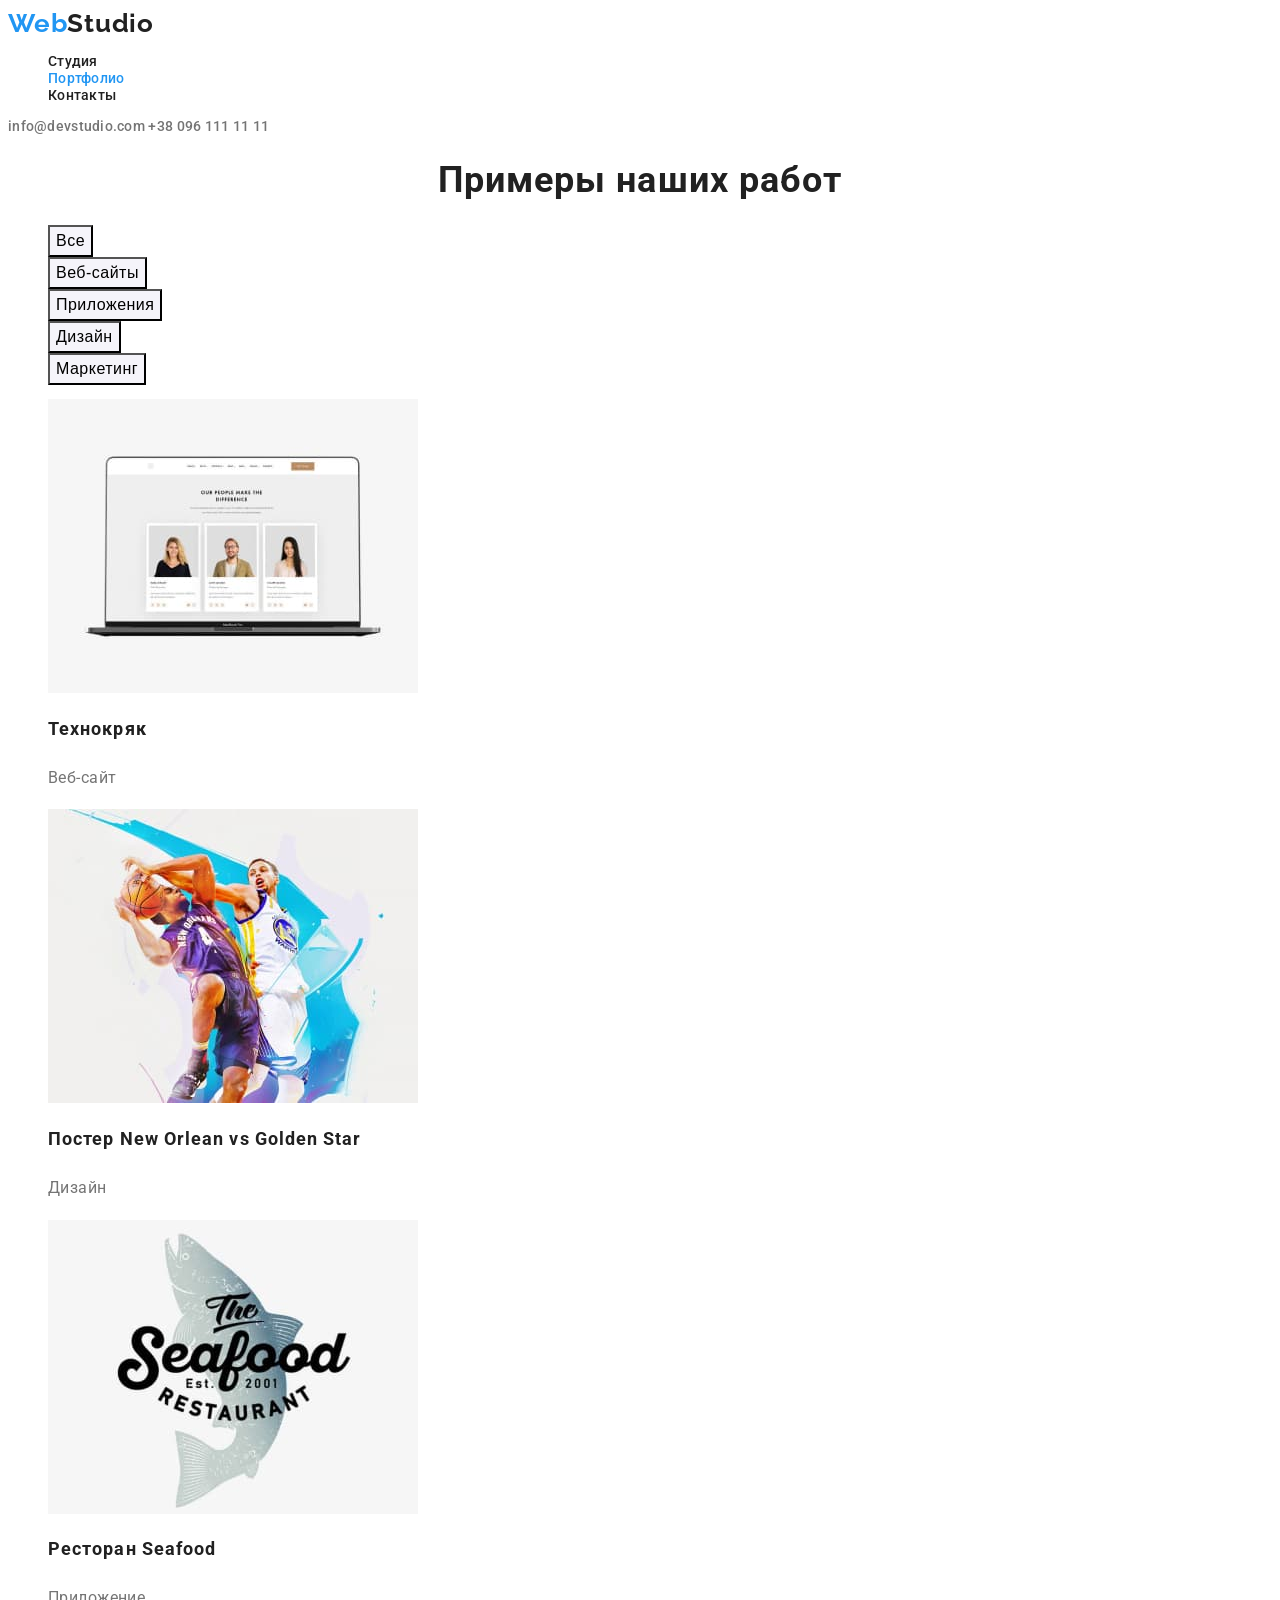
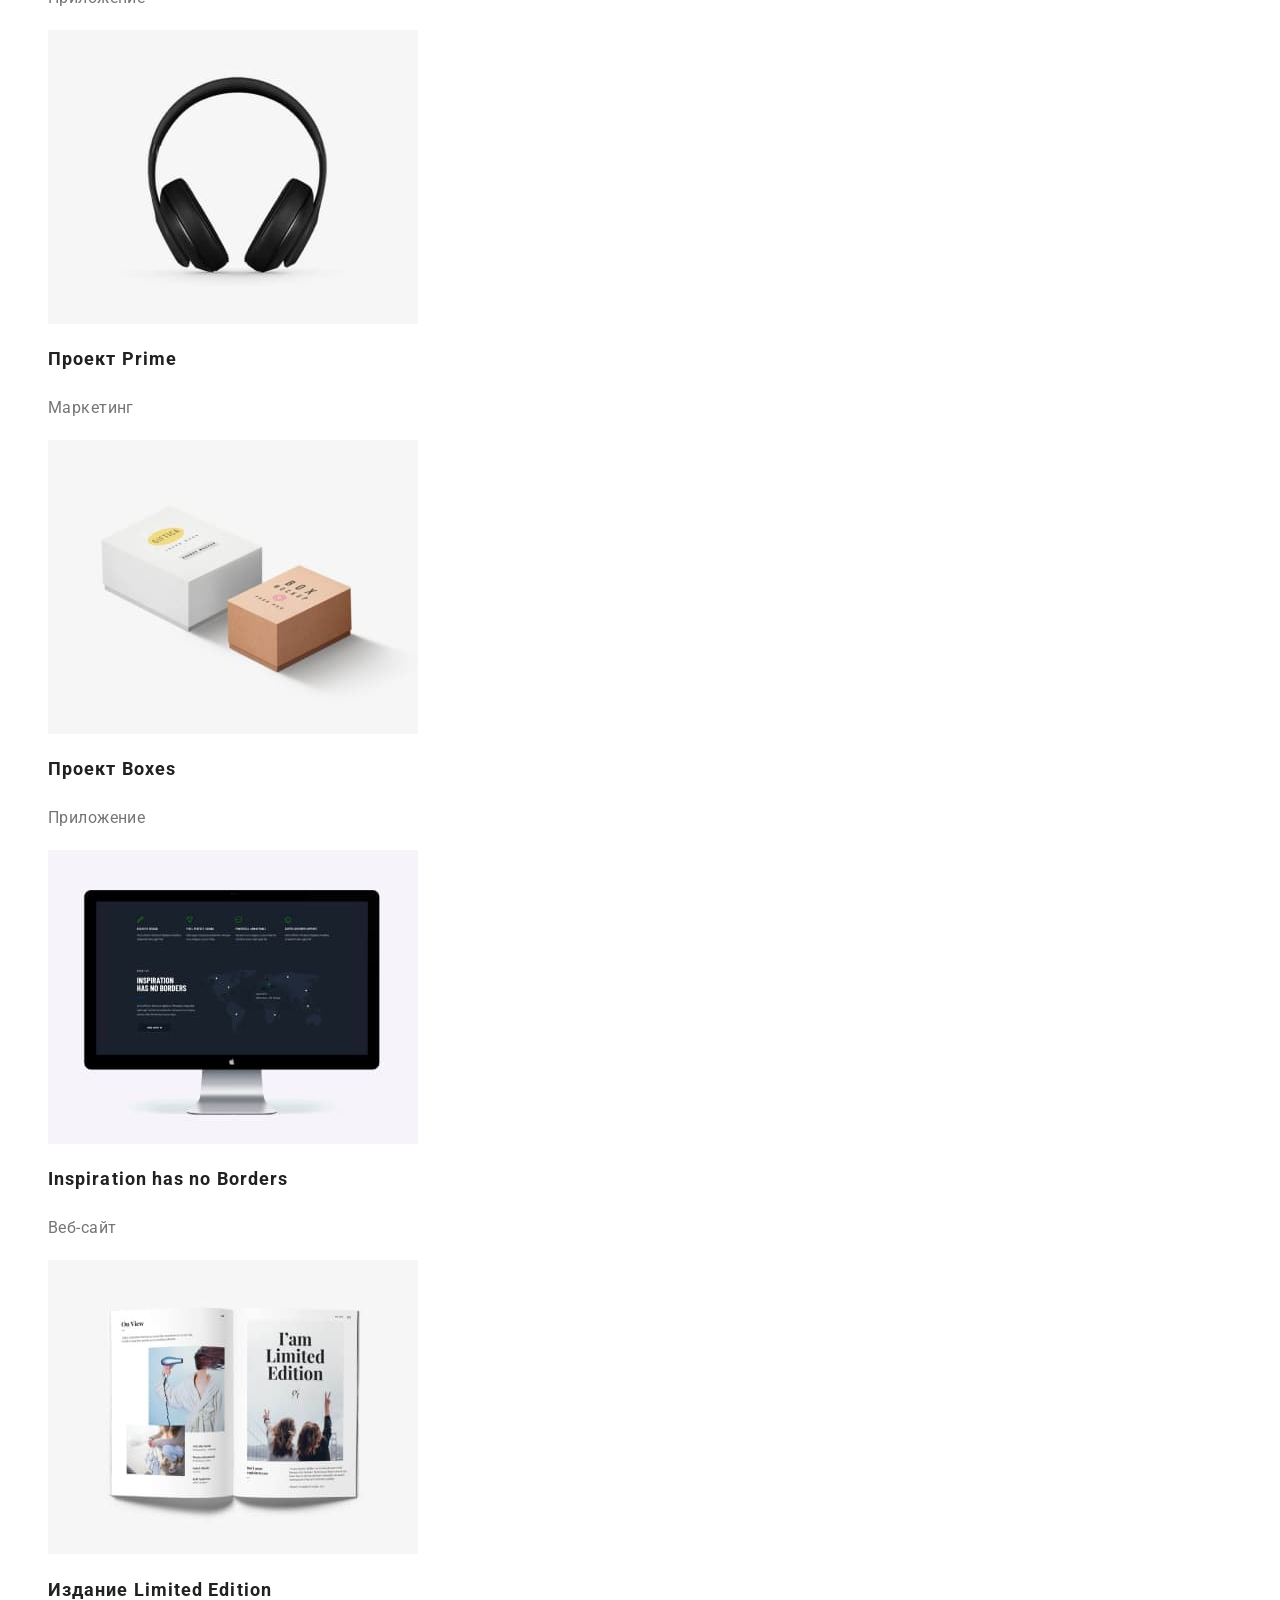
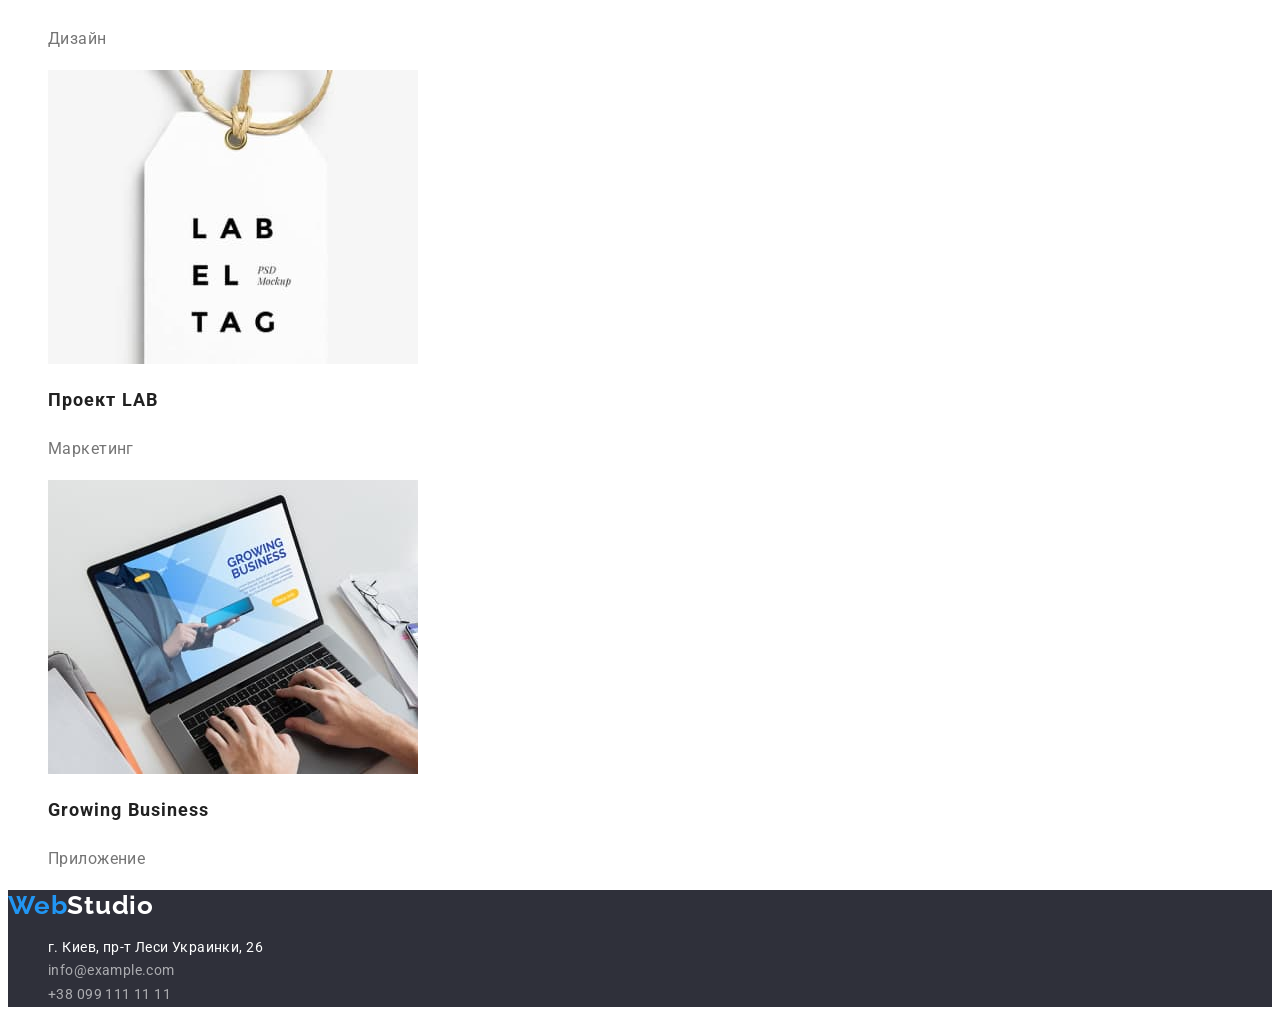
==== portfolio.html @ a3a0f745 "Копирует урок 2" ====
<!DOCTYPE html>
<html lang="ru">

<head>
    <meta charset="UTF-8">
    <meta http-equiv="X-UA-Compatible" content="IE=edge">
    <meta name="viewport" content="width=device-width, initial-scale=1.0">
    <title>Portfolio</title>
    <link
        href="https://fonts.googleapis.com/css2?family=Raleway:wght@700&family=Roboto:wght@400;500;700;900&display=swap"
        rel="stylesheet">
    <link rel="stylesheet" type="text/css" href="./css/styles.css">
</head>

<body>
    <header>
        <!-- Блок навигации -->
        <nav>
            <a class="logo" href="./index.html">Web<span class="studio">Studio</span></a>
            <ul class="site-nav">
                <li><a class="link" href="./index.html">Студия</a></li>
                <li><a class="link current" href="./portfolio.html">Портфолио</a></li>
                <li><a class="link" href="#">Контакты</a></li>
            </ul>
        </nav>
        <!-- Блок контактов -->
        <div class="contacts">
            <a class="link" href="mailto:info@devstudio.com">info@devstudio.com</a>
            <a class="link" href="tel:+380961111111">+38 096 111 11 11</a>
        </div>
    </header>
    <main>
        <h1 class="portfolio-section-title">Примеры наших работ</h1>
        <ul class="examples-buton">
            <li><button class="btn" type="button">Все</button></li>
            <li><button class="btn" type="button">Веб-сайты</button></li>
            <li><button class="btn" type="button">Приложения</button></li>
            <li><button class="btn" type="button">Дизайн</button></li>
            <li><button class="btn" type="button">Маркетинг</button></li>
        </ul>
        <ul class="examples">
            <li>
                <img src="./images/portf1.jpg" alt="Технокряк" width="370">
                <h2 class="title">Технокряк</h2>
                <p class="text">Веб-сайт</p>
            </li>
            <li>
                <img src="./images/portf2.jpg" alt="Постер New Orlean vs Golden Star" width="370">
                <h2 class="title">Постер New Orlean vs Golden Star</h2>
                <p class="text">Дизайн</p>
            </li>
            <li>
                <img src="./images/portf3.jpg" alt="Ресторан Seafood" width="370">
                <h2 class="title">Ресторан Seafood</h2>
                <p class="text">Приложение</p>
            </li>
            <li>
                <img src="./images/portf4.jpg" alt="Проект Prime" width="370">
                <h2 class="title">Проект Prime</h2>
                <p class="text">Маркетинг</p>
            </li>
            <li>
                <img src="./images/portf5.jpg" alt="Проект Boxes" width="370">
                <h2 class="title">Проект Boxes</h2>
                <p class="text">Приложение</p>
            </li>
            <li>
                <img src="./images/portf6.jpg" alt="Inspiration has no Borders" width="370">
                <h2 class="title">Inspiration has no Borders</h2>
                <p class="text">Веб-сайт</p>
            </li>
            <li>
                <img src="./images/portf7.jpg" alt="Издание Limited Edition" width="370">
                <h2 class="title">Издание Limited Edition</h2>
                <p class="text">Дизайн</p>
            </li>
            <li>
                <img src="./images/portf8.jpg" alt="Проект LAB" width="370">
                <h2 class="title">Проект LAB</h2>
                <p class="text">Маркетинг</p>
            </li>
            <li>
                <img src="./images/portf9.jpg" alt="Growing Business" width="370">
                <h2 class="title">Growing Business</h2>
                <p class="text">Приложение</p>
            </li>
        </ul>
    </main>
    <footer class="footer">
        <a class="logo" href="./index.html">Web<span class="studio-footer">Studio</span></a>
        <address>
            <ul class="address">
                <li class="sity">г. Киев, пр-т Леси Украинки, 26</li>
                <li><a class="link" href="mailto:info@example.com">info@example.com</a></li>
                <li><a class="link" href="tel:+380991111111">+38 099 111 11 11</a></li>
            </ul>
        </address>
    </footer>
</body>

</html>
---- css/styles.css ----
:root {
    --primary-text-color: #757575;
    --title-text-color: #212121;
    --acent-color: #2196F3;
    --primary-white-color: #ffffff;
    --primay-grey-color: #2F303A;
    --address-link-color: rgba(255, 255, 255, 0.6);
    --examples-button-color: #F5F4FA;
}

/* Веб-сайт */

/* Основные стили страницы */
body {
    background-color: var(--primary-white-color);
    color: var(--primary-text-color);
    font-family: 'Roboto', sans-serif;
    font-size: 14px;
    letter-spacing: 0.03em;
}

ul {
    list-style: none;
}
a {
    text-decoration: none;
}

/* Цвет фона #ffffff */
/* Цвет фона героя и футера #2F303A */
/* Цвет фона "Наша команда" #F5F4FA */
/* Цвет основного текста #757575 */
/* Цвет вторичного текста #212121 */
/* Белый #ffffff */
/* Акцент #2196F3 */
/* в футере #FFFFFF 60 % */

/* logo */
.logo {
    color: var(--acent-color);
    font-family: 'Raleway', sans-serif;
    font-weight: 700;
    font-size: 26px;
    line-height: 1.19;
    letter-spacing: 0.03em;
}

.logo .studio {
    color: var(--title-text-color);
}

.logo .studio-footer {
    color: var(--primary-white-color);
}

/* site-nav */
.site-nav .link {
    color: var(--title-text-color);
    font-weight: 500;
    font-size: 14px;
    line-height: 1.14;
    letter-spacing: 0.02em;
}

.site-nav .link:hover,
.site-nav .link:focus {
    color: var(--acent-color);
}

.site-nav .link.current {
    color: var(--acent-color);
}

/* contacts */
.contacts .link {
    color: var(--primary-text-color);
    font-weight: 500;
    font-size: 14px;
    line-height: 1.14;
    letter-spacing: 0.02em;
}

.contacts .link:hover,
.contacts .link:focus {
    color: var(--acent-color);
}

/* hero */
.hero {
    background-color: var(--primay-grey-color);
}

.hero .title {
    color: var(--primary-white-color);
    font-weight: 900;
    font-size: 44px;
    line-height: 1.36;
    letter-spacing: 0.06em;
    text-align: center;
    text-transform: uppercase;

}

.hero .btn {
    background-color: var(--acent-color);
    color: var(--primary-white-color);
    font-weight: 700;
    font-size: 16px;
    line-height: 1.87;
    letter-spacing: 0.06em;
    text-align: center;
    cursor: pointer;
}

/* section */

.section-title {
    color: var(--title-text-color);
    font-weight: 700;
    font-size: 36px;
    line-height: 1.17;
    text-align: center;
    letter-spacing: 0.03em;
}

/* features */
.features .title {
    color: var(--title-text-color);
    font-weight: 700;
    font-size: 14px;
    line-height: 1.14;
    letter-spacing: 0.03em;
    text-transform: uppercase;
}

.features .text {
    line-height: 1.71;
}

/* team */
.team .title {
    color: var(--title-text-color);
    font-weight: 500;
    font-size: 16px;
    line-height: 1.19;
    text-align: center;
}

.team .text {
font-size: 16px;
line-height: 1.19;
text-align: center;
}

/* footer */
.footer {
    background-color: var(--primay-grey-color);
    line-height: 1.71;
    letter-spacing: 0.03em;
}

.address .link {
    color: var(--address-link-color);
    font-style: normal;
}

.address .sity {
    color: var(--primary-white-color);
    font-style: normal;
}

/* Портфолио */
.portfolio-section-title {
    color: var(--title-text-color);
    font-weight: 700;
    font-size: 36px;
    line-height: 1.17;
    text-align: center;
    letter-spacing: 0.03em;
}

.examples-buton .btn {
    background-color: var(--examples-button-color);
    cursor: pointer;
    font-weight: 500;
    font-size: 16px;
    line-height: 1.63;
    text-align: center;
    letter-spacing: 0.03em;
}

.examples-buton .btn:hover, 
.examples-buton .btn:focus {
    background-color: var(--acent-color);
    color: var(--primary-white-color);
    cursor: pointer;
}

.examples .title {
    color: var(--title-text-color);
    font-weight: 700;
    font-size: 18px;
    line-height: 2;
    letter-spacing: 0.06em;
}

.examples .text {
    font-size: 16px;
    line-height: 1.88;
}
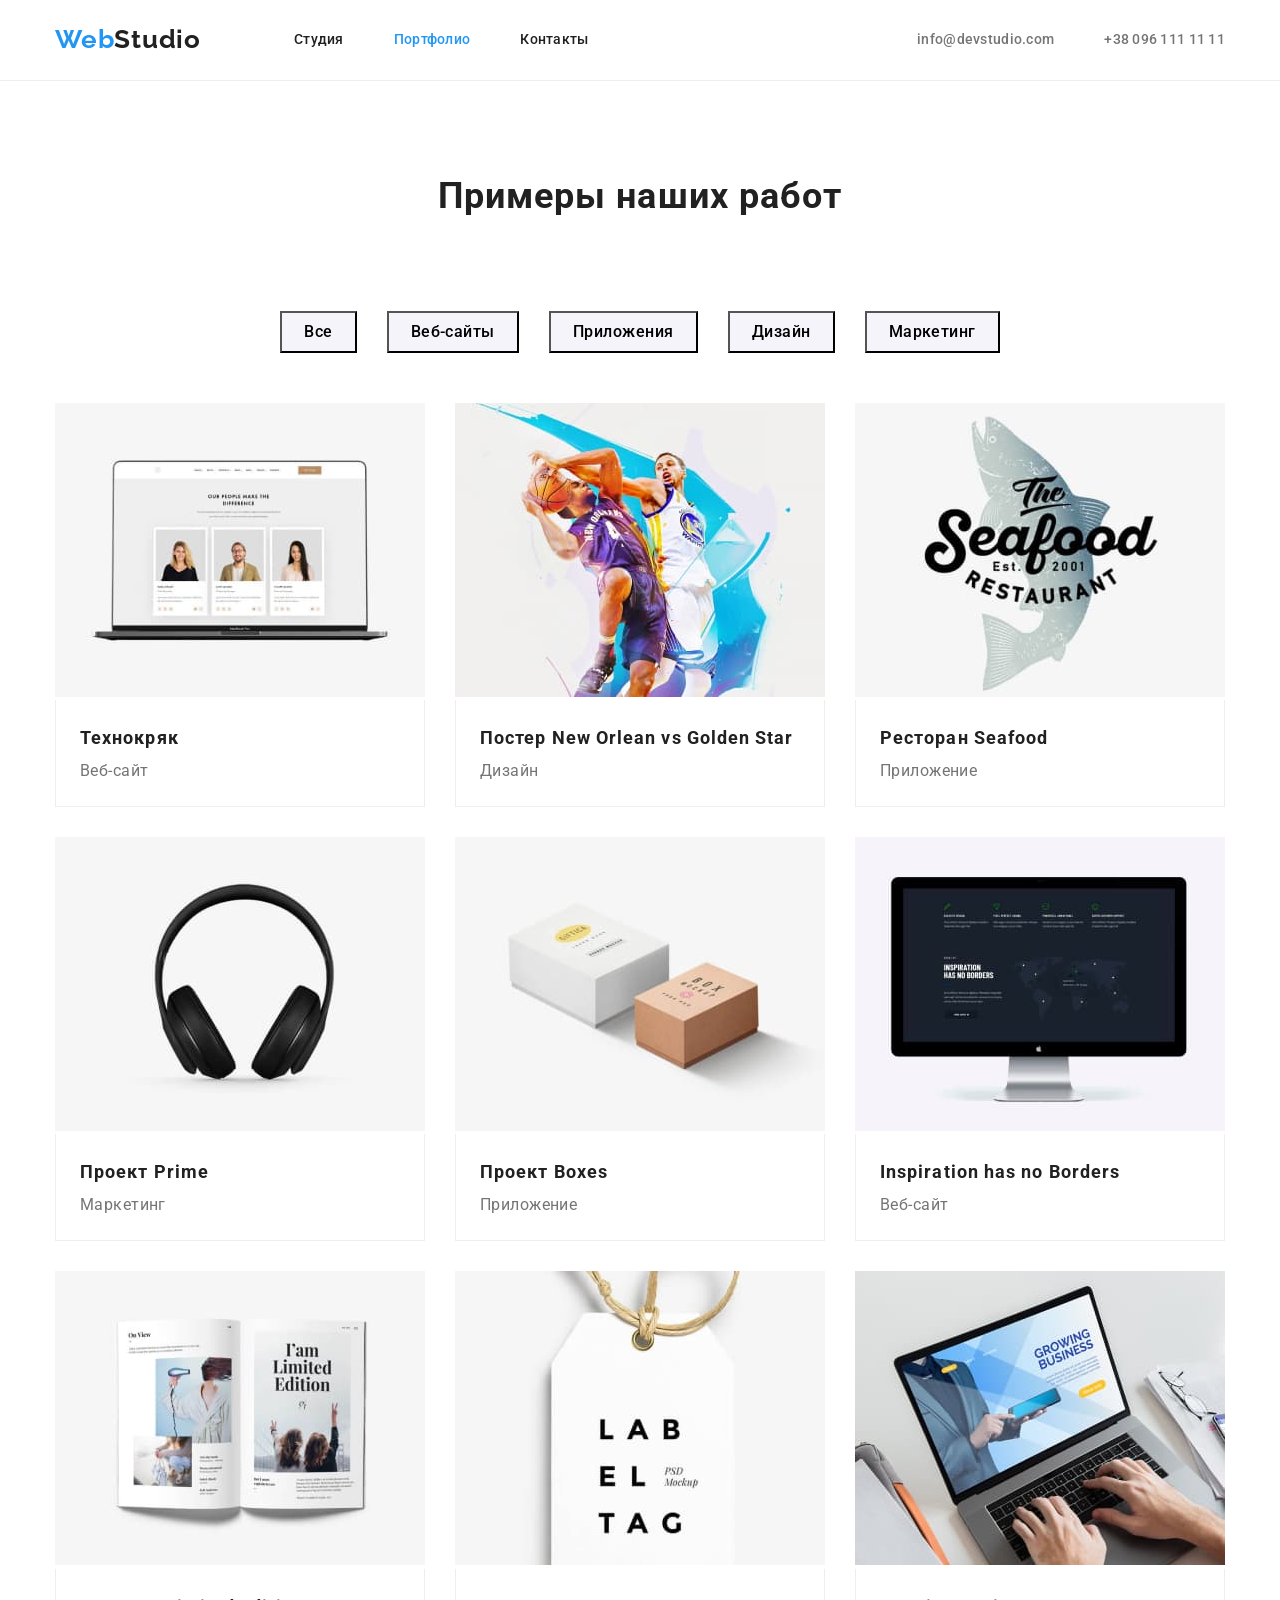
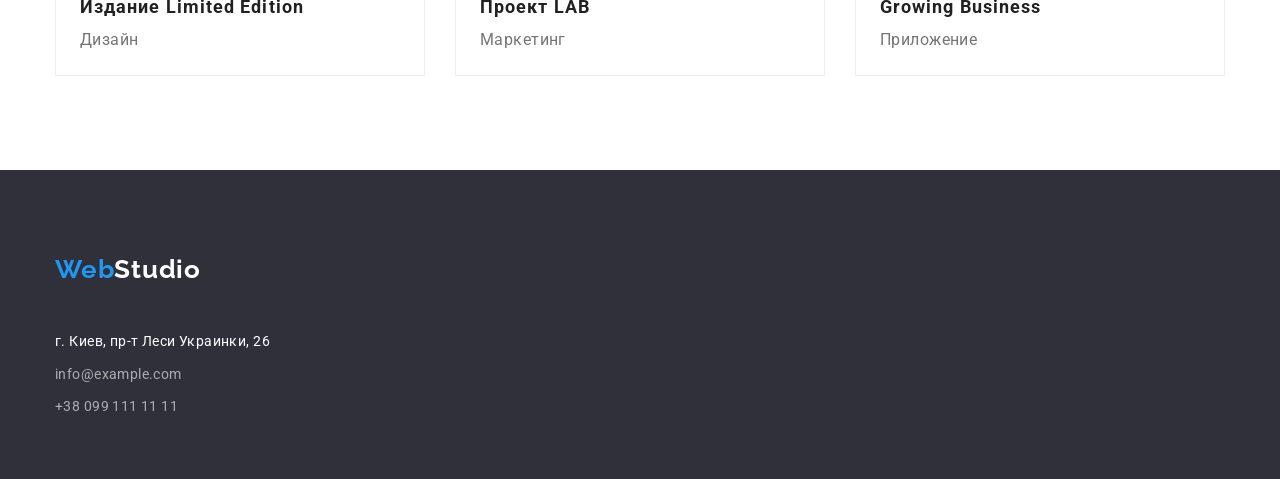
==== commit 37815af0: "Lesson 3" ====
--- a/portfolio.html
+++ b/portfolio.html
@@ -9,92 +9,121 @@
     <link
         href="https://fonts.googleapis.com/css2?family=Raleway:wght@700&family=Roboto:wght@400;500;700;900&display=swap"
         rel="stylesheet">
+    <link rel="stylesheet" href="https://cdnjs.cloudflare.com/ajax/libs/modern-normalize/1.1.0/modern-normalize.min.css"
+        integrity="sha512-wpPYUAdjBVSE4KJnH1VR1HeZfpl1ub8YT/NKx4PuQ5NmX2tKuGu6U/JRp5y+Y8XG2tV+wKQpNHVUX03MfMFn9Q=="
+        crossorigin="anonymous" referrerpolicy="no-referrer" />
     <link rel="stylesheet" type="text/css" href="./css/styles.css">
 </head>
 
 <body>
-    <header>
-        <!-- Блок навигации -->
-        <nav>
-            <a class="logo" href="./index.html">Web<span class="studio">Studio</span></a>
-            <ul class="site-nav">
-                <li><a class="link" href="./index.html">Студия</a></li>
-                <li><a class="link current" href="./portfolio.html">Портфолио</a></li>
-                <li><a class="link" href="#">Контакты</a></li>
-            </ul>
-        </nav>
-        <!-- Блок контактов -->
-        <div class="contacts">
-            <a class="link" href="mailto:info@devstudio.com">info@devstudio.com</a>
-            <a class="link" href="tel:+380961111111">+38 096 111 11 11</a>
+    <header class="page-header">
+        <div class="container">
+            <!-- Блок навигации -->
+            <div class="header-flex">
+                <nav class="nav">
+                    <a class="logo" href="./index.html">Web<span class="studio">Studio</span></a>
+                    <ul class="site-nav">
+                        <li class="item"><a class="link" href="./index.html">Студия</a></li>
+                        <li class="item"><a class="link current" href="./portfolio.html">Портфолио</a></li>
+                        <li class="item"><a class="link" href="#">Контакты</a></li>
+                    </ul>
+                </nav>
+                <!-- Блок контактов -->
+                <div class="contacts">
+                    <a class="link" href="mailto:info@devstudio.com">info@devstudio.com</a>
+                    <a class="link" href="tel:+380961111111">+38 096 111 11 11</a>
+                </div>
+            </div>
         </div>
     </header>
     <main>
-        <h1 class="portfolio-section-title">Примеры наших работ</h1>
-        <ul class="examples-buton">
-            <li><button class="btn" type="button">Все</button></li>
-            <li><button class="btn" type="button">Веб-сайты</button></li>
-            <li><button class="btn" type="button">Приложения</button></li>
-            <li><button class="btn" type="button">Дизайн</button></li>
-            <li><button class="btn" type="button">Маркетинг</button></li>
-        </ul>
-        <ul class="examples">
-            <li>
-                <img src="./images/portf1.jpg" alt="Технокряк" width="370">
-                <h2 class="title">Технокряк</h2>
-                <p class="text">Веб-сайт</p>
-            </li>
-            <li>
-                <img src="./images/portf2.jpg" alt="Постер New Orlean vs Golden Star" width="370">
-                <h2 class="title">Постер New Orlean vs Golden Star</h2>
-                <p class="text">Дизайн</p>
-            </li>
-            <li>
-                <img src="./images/portf3.jpg" alt="Ресторан Seafood" width="370">
-                <h2 class="title">Ресторан Seafood</h2>
-                <p class="text">Приложение</p>
-            </li>
-            <li>
-                <img src="./images/portf4.jpg" alt="Проект Prime" width="370">
-                <h2 class="title">Проект Prime</h2>
-                <p class="text">Маркетинг</p>
-            </li>
-            <li>
-                <img src="./images/portf5.jpg" alt="Проект Boxes" width="370">
-                <h2 class="title">Проект Boxes</h2>
-                <p class="text">Приложение</p>
-            </li>
-            <li>
-                <img src="./images/portf6.jpg" alt="Inspiration has no Borders" width="370">
-                <h2 class="title">Inspiration has no Borders</h2>
-                <p class="text">Веб-сайт</p>
-            </li>
-            <li>
-                <img src="./images/portf7.jpg" alt="Издание Limited Edition" width="370">
-                <h2 class="title">Издание Limited Edition</h2>
-                <p class="text">Дизайн</p>
-            </li>
-            <li>
-                <img src="./images/portf8.jpg" alt="Проект LAB" width="370">
-                <h2 class="title">Проект LAB</h2>
-                <p class="text">Маркетинг</p>
-            </li>
-            <li>
-                <img src="./images/portf9.jpg" alt="Growing Business" width="370">
-                <h2 class="title">Growing Business</h2>
-                <p class="text">Приложение</p>
-            </li>
-        </ul>
+        <div class="container cont-portfolio">
+            <h1 class="portfolio-section-title">Примеры наших работ</h1>
+            <ul class="examples-buton">
+                <li class="item"><button class="btn" type="button">Все</button></li>
+                <li class="item"><button class="btn" type="button">Веб-сайты</button></li>
+                <li class="item"><button class="btn" type="button">Приложения</button></li>
+                <li class="item"><button class="btn" type="button">Дизайн</button></li>
+                <li class="item"><button class="btn" type="button">Маркетинг</button></li>
+            </ul>
+            <ul class="examples">
+                <li class="item">
+                    <img src="./images/portf1.jpg" alt="Технокряк" width="370">
+                    <div class="description">
+                        <h2 class="title">Технокряк</h2>
+                        <p class="text">Веб-сайт</p>
+                    </div>
+                </li>
+                <li class="item">
+                    <img src="./images/portf2.jpg" alt="Постер New Orlean vs Golden Star" width="370">
+                    <div class="description">
+                        <h2 class="title">Постер New Orlean vs Golden Star</h2>
+                        <p class="text">Дизайн</p>
+                    </div>
+                </li>
+                <li class="item">
+                    <img src="./images/portf3.jpg" alt="Ресторан Seafood" width="370">
+                    <div class="description">
+                        <h2 class="title">Ресторан Seafood</h2>
+                        <p class="text">Приложение</p>
+                    </div>
+                </li>
+                <li class="item">
+                    <img src="./images/portf4.jpg" alt="Проект Prime" width="370">
+                    <div class="description">
+                        <h2 class="title">Проект Prime</h2>
+                        <p class="text">Маркетинг</p>
+                    </div>
+                </li>
+                <li class="item">
+                    <img src="./images/portf5.jpg" alt="Проект Boxes" width="370">
+                    <div class="description">
+                        <h2 class="title">Проект Boxes</h2>
+                        <p class="text">Приложение</p>
+                    </div>
+                </li>
+                <li class="item">
+                    <img src="./images/portf6.jpg" alt="Inspiration has no Borders" width="370">
+                    <div class="description">
+                        <h2 class="title">Inspiration has no Borders</h2>
+                        <p class="text">Веб-сайт</p>
+                    </div>
+                </li>
+                <li class="item">
+                    <img src="./images/portf7.jpg" alt="Издание Limited Edition" width="370">
+                    <div class="description">
+                        <h2 class="title">Издание Limited Edition</h2>
+                        <p class="text">Дизайн</p>
+                    </div>
+                </li>
+                <li class="item">
+                    <img src="./images/portf8.jpg" alt="Проект LAB" width="370">
+                    <div class="description">
+                        <h2 class="title">Проект LAB</h2>
+                        <p class="text">Маркетинг</p>
+                    </div>
+                </li>
+                <li class="item">
+                    <img src="./images/portf9.jpg" alt="Growing Business" width="370">
+                    <div class="description">
+                        <h2 class="title">Growing Business</h2>
+                        <p class="text">Приложение</p>
+                    </div>
+                </li>
+            </ul>
+        </div>
     </main>
     <footer class="footer">
-        <a class="logo" href="./index.html">Web<span class="studio-footer">Studio</span></a>
-        <address>
-            <ul class="address">
-                <li class="sity">г. Киев, пр-т Леси Украинки, 26</li>
-                <li><a class="link" href="mailto:info@example.com">info@example.com</a></li>
-                <li><a class="link" href="tel:+380991111111">+38 099 111 11 11</a></li>
-            </ul>
-        </address>
+        <div class="container">
+            <a class="logo" href="./index.html">Web<span class="studio-footer">Studio</span></a>
+            <address>
+                <ul class="address">
+                    <li class="sity">г. Киев, пр-т Леси Украинки, 26</li>
+                    <li class="sity-linc"><a class="link" href="mailto:info@example.com">info@example.com</a></li>
+                    <li class="sity-linc"><a class="link" href="tel:+380991111111">+38 099 111 11 11</a></li>
+                </ul>
+            </address>
+        </div>
     </footer>
 </body>
 
--- a/css/styles.css
+++ b/css/styles.css
@@ -6,7 +6,10 @@
     --primay-grey-color: #2F303A;
     --address-link-color: rgba(255, 255, 255, 0.6);
     --examples-button-color: #F5F4FA;
-}
+    --border-color: #eeeeee;
+}
+
+
 
 /* Веб-сайт */
 
@@ -22,6 +25,7 @@
 ul {
     list-style: none;
 }
+
 a {
     text-decoration: none;
 }
@@ -35,8 +39,35 @@
 /* Акцент #2196F3 */
 /* в футере #FFFFFF 60 % */
 
+
+/* container */
+.container {
+    width: 1200px;
+    margin-left: auto;
+    margin-right: auto;
+    padding-left: 15px;
+    padding-right: 15px;
+}
+
+.page-header {
+    border-bottom: 1px solid var(--border-color);
+}
+
+.header-flex {
+    display: flex;
+}
+
+.nav {
+    display: flex;
+}
+
 /* logo */
 .logo {
+    display: block;
+    align-items: center;
+    padding-top: 24px;
+    padding-bottom: 25px;
+    margin-right: 93px;
     color: var(--acent-color);
     font-family: 'Raleway', sans-serif;
     font-weight: 700;
@@ -54,7 +85,25 @@
 }
 
 /* site-nav */
+.site-nav {
+    display: flex;
+    align-items: center;
+    margin-top: 0;
+    margin-bottom: 0;
+    padding-left: 0;
+
+}
+
+.site-nav .item {
+    margin-right: 50px;
+}
+
+.site-nav .item:last-child {
+    margin-right: 0;
+}
+
 .site-nav .link {
+    display: block;
     color: var(--title-text-color);
     font-weight: 500;
     font-size: 14px;
@@ -72,7 +121,16 @@
 }
 
 /* contacts */
+.contacts {
+    display: flex;
+    align-items: center;
+    margin-left: auto;
+
+}
+
 .contacts .link {
+    display: block;
+    margin-right: 50px;
     color: var(--primary-text-color);
     font-weight: 500;
     font-size: 14px;
@@ -80,6 +138,10 @@
     letter-spacing: 0.02em;
 }
 
+.contacts .link:last-child {
+    margin-right: 0;
+}
+
 .contacts .link:hover,
 .contacts .link:focus {
     color: var(--acent-color);
@@ -87,7 +149,9 @@
 
 /* hero */
 .hero {
+    padding: 200px 0;
     background-color: var(--primay-grey-color);
+    text-align: center;
 }
 
 .hero .title {
@@ -96,8 +160,9 @@
     font-size: 44px;
     line-height: 1.36;
     letter-spacing: 0.06em;
-    text-align: center;
     text-transform: uppercase;
+    margin-top: 0;
+    margin-bottom: 30px;
 
 }
 
@@ -110,9 +175,18 @@
     letter-spacing: 0.06em;
     text-align: center;
     cursor: pointer;
+    min-width: 200px;
+    padding: 10px 32px;
+    border: 0;
+    border-radius: 4px;
 }
 
 /* section */
+
+.section {
+    padding-top: 94px;
+    padding-bottom: 94px;
+}
 
 .section-title {
     color: var(--title-text-color);
@@ -121,35 +195,81 @@
     line-height: 1.17;
     text-align: center;
     letter-spacing: 0.03em;
+    margin-top: 0;
+    margin-bottom: 0;
+}
+
+.section-title.hidden-title {
+    margin-bottom: 94px;
 }
 
 /* features */
-.features .title {
+
+.features-list {
+    display: flex;
+    justify-content: space-between;
+    margin-top: 0;
+    margin-bottom: 94px;
+    padding-left: 0;
+}
+
+.features-list .title {
     color: var(--title-text-color);
     font-weight: 700;
     font-size: 14px;
     line-height: 1.14;
     letter-spacing: 0.03em;
     text-transform: uppercase;
-}
-
-.features .text {
+    margin-top: 0;
+    margin-bottom: 10px;
+}
+
+.features-list .text {
+    max-width: 270px;
     line-height: 1.71;
+    margin-top: 0;
+    margin-bottom: 0;
+}
+
+
+.work {
+    display: flex;
+    justify-content: space-between;
+    margin-top: 0;
+    margin-bottom: 0;
+    padding-left: 0;
 }
 
 /* team */
+.team {
+    display: flex;
+    flex-wrap: wrap;
+    margin-left: -30px;
+    margin-top: 0;
+    margin-bottom: 0;
+    padding-left: 0;
+}
+
+.team .item {
+    margin-left: 30px;
+}
+
 .team .title {
     color: var(--title-text-color);
     font-weight: 500;
     font-size: 16px;
     line-height: 1.19;
     text-align: center;
+    margin-top: 0;
+    margin-bottom: 0;
 }
 
 .team .text {
-font-size: 16px;
-line-height: 1.19;
-text-align: center;
+    font-size: 16px;
+    line-height: 1.19;
+    text-align: center;
+    margin-top: 0;
+    margin-bottom: 0;
 }
 
 /* footer */
@@ -157,26 +277,71 @@
     background-color: var(--primay-grey-color);
     line-height: 1.71;
     letter-spacing: 0.03em;
+    padding-top: 60px;
+    padding-bottom: 60px;
+}
+
+.footer .logo {
+    margin-bottom: 20px;
+    display: block;
+}
+
+.address {
+    margin-top: 0;
+    margin-bottom: 0;
+    padding-left: 0;
 }
 
 .address .link {
     color: var(--address-link-color);
     font-style: normal;
+    line-height: 1.71;
 }
 
 .address .sity {
     color: var(--primary-white-color);
     font-style: normal;
+    margin-bottom: 9px;
+}
+
+.address .sity-linc {
+    margin-bottom: 9px;
+}
+
+.sity-linc:last-child {
+    margin-bottom: 0;
 }
 
 /* Портфолио */
+
+.container.cont-portfolio {
+    padding-top: 94px;
+    padding-bottom: 94px;
+}
+
 .portfolio-section-title {
+    margin-top: 0;
+    margin-bottom: 94px;
     color: var(--title-text-color);
     font-weight: 700;
     font-size: 36px;
     line-height: 1.17;
     text-align: center;
     letter-spacing: 0.03em;
+}
+
+.description {
+    padding: 20px 24px;
+    border: 1px solid var(--border-color);
+    border-top: 0;
+}
+
+.examples-buton {
+    display: flex;
+    justify-content: center;
+    margin-top: 0;
+    margin-bottom: 50px;
+    padding-left: 0;
 }
 
 .examples-buton .btn {
@@ -187,16 +352,42 @@
     line-height: 1.63;
     text-align: center;
     letter-spacing: 0.03em;
-}
-
-.examples-buton .btn:hover, 
+    padding: 6px 22px;
+}
+
+.examples-buton .item:not(:last-child) {
+    margin-right: 30px;
+}
+
+.examples-buton .btn:hover,
 .examples-buton .btn:focus {
     background-color: var(--acent-color);
     color: var(--primary-white-color);
     cursor: pointer;
 }
 
+.examples {
+    display: flex;
+    flex-wrap: wrap;
+    margin-left: -30px;
+    margin-top: 0;
+    margin-bottom: 0;
+    padding-left: 0;
+}
+
+.examples .item {
+    margin-left: 30px;
+
+
+}
+
+.examples .item:not(:nth-last-child(-n+3)) {
+    margin-bottom: 30px;
+}
+
 .examples .title {
+    margin-top: 0;
+    margin-bottom: 0;
     color: var(--title-text-color);
     font-weight: 700;
     font-size: 18px;
@@ -205,6 +396,8 @@
 }
 
 .examples .text {
+    margin-top: 0;
+    margin-bottom: 0;
     font-size: 16px;
     line-height: 1.88;
 }
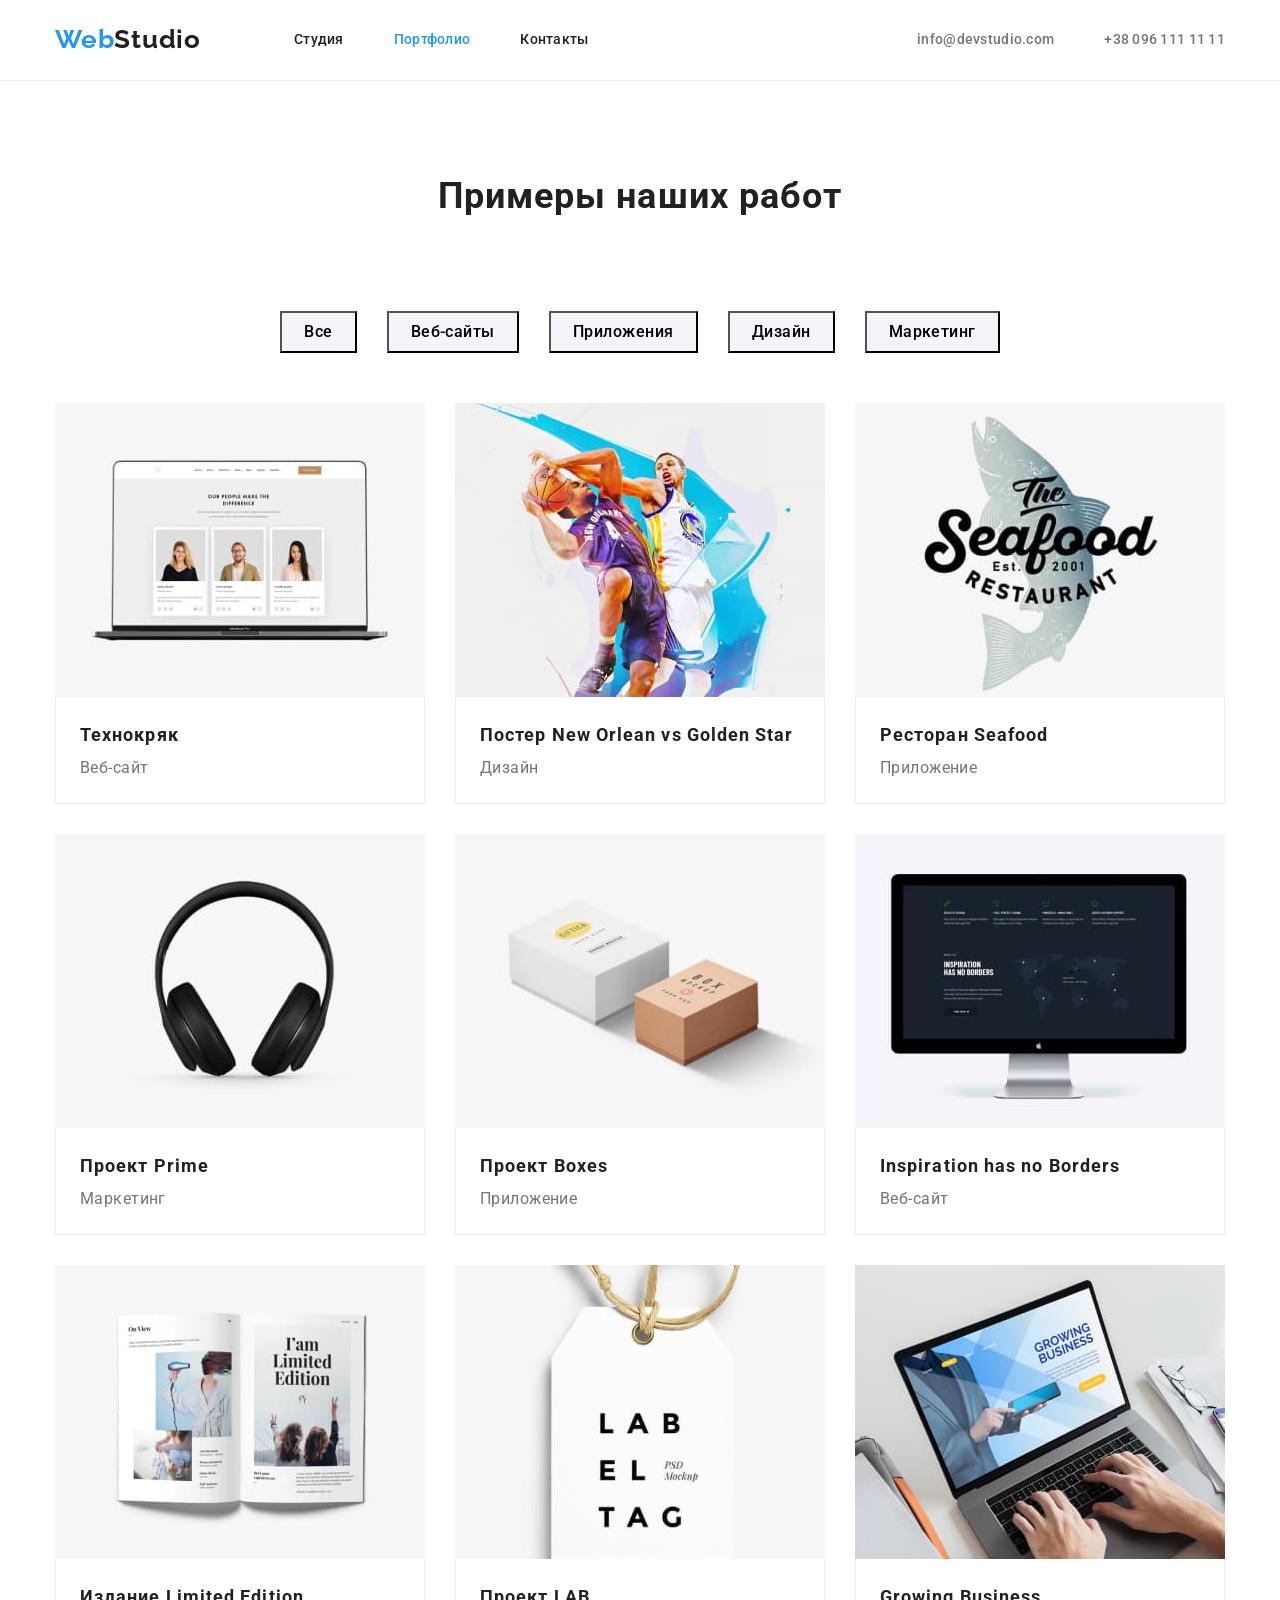
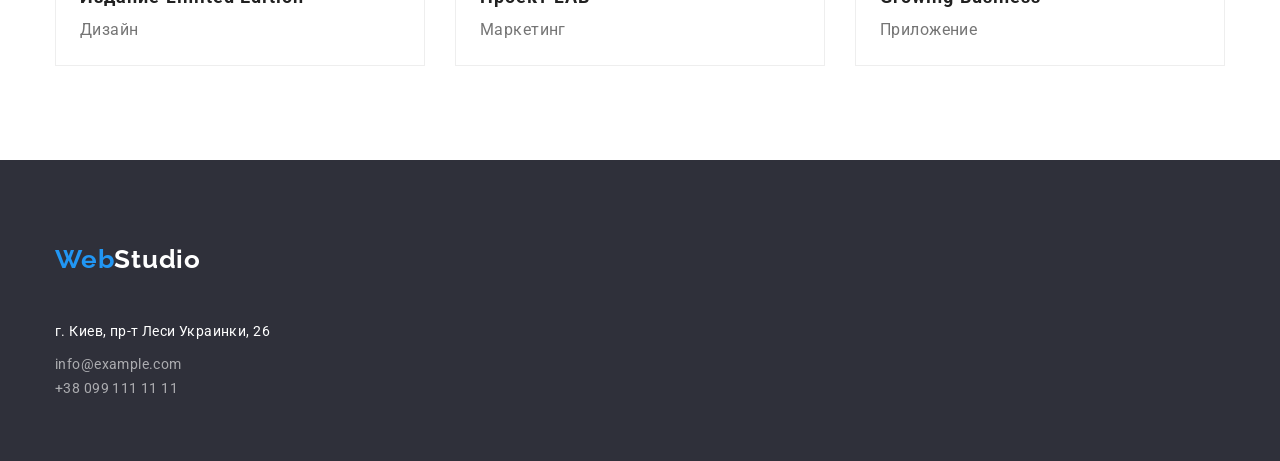
==== commit 3cf1df16: "Добавляет больше комментариев" ====
--- a/portfolio.html
+++ b/portfolio.html
@@ -16,6 +16,7 @@
 </head>
 
 <body>
+    <!-- Шапка -->
     <header class="page-header">
         <div class="container">
             <!-- Блок навигации -->
@@ -36,9 +37,11 @@
             </div>
         </div>
     </header>
+    <!-- Основной контент -->
     <main>
         <div class="container cont-portfolio">
             <h1 class="portfolio-section-title">Примеры наших работ</h1>
+            <!-- Блок кнопок -->
             <ul class="examples-buton">
                 <li class="item"><button class="btn" type="button">Все</button></li>
                 <li class="item"><button class="btn" type="button">Веб-сайты</button></li>
@@ -46,6 +49,7 @@
                 <li class="item"><button class="btn" type="button">Дизайн</button></li>
                 <li class="item"><button class="btn" type="button">Маркетинг</button></li>
             </ul>
+            <!-- Блок примеров работ -->
             <ul class="examples">
                 <li class="item">
                     <img src="./images/portf1.jpg" alt="Технокряк" width="370">
@@ -113,6 +117,7 @@
             </ul>
         </div>
     </main>
+    <!-- Подвал -->
     <footer class="footer">
         <div class="container">
             <a class="logo" href="./index.html">Web<span class="studio-footer">Studio</span></a>
--- a/css/styles.css
+++ b/css/styles.css
@@ -9,27 +9,6 @@
     --border-color: #eeeeee;
 }
 
-
-
-/* Веб-сайт */
-
-/* Основные стили страницы */
-body {
-    background-color: var(--primary-white-color);
-    color: var(--primary-text-color);
-    font-family: 'Roboto', sans-serif;
-    font-size: 14px;
-    letter-spacing: 0.03em;
-}
-
-ul {
-    list-style: none;
-}
-
-a {
-    text-decoration: none;
-}
-
 /* Цвет фона #ffffff */
 /* Цвет фона героя и футера #2F303A */
 /* Цвет фона "Наша команда" #F5F4FA */
@@ -39,8 +18,37 @@
 /* Акцент #2196F3 */
 /* в футере #FFFFFF 60 % */
 
+/* Стили Веб-сайта */
+/* Style Web-site */
+
+/* Основные стили страницы */
+/* Basic Page Styles */
+body {
+    background-color: var(--primary-white-color);
+    color: var(--primary-text-color);
+    font-family: 'Roboto', sans-serif;
+    font-size: 14px;
+    letter-spacing: 0.03em;
+}
+
+/* Сброс свойств */
+/* Reset properties */
+ul {
+    list-style: none;
+}
+
+a {
+    text-decoration: none;
+}
+
+img {
+    display: block;
+}
+
 
 /* container */
+/* Служит для обертывания секций 
+(задается основная ширина, отступы, центрирование */
 .container {
     width: 1200px;
     margin-left: auto;
@@ -49,6 +57,8 @@
     padding-right: 15px;
 }
 
+/* Шапка сайта */
+/* Header */
 .page-header {
     border-bottom: 1px solid var(--border-color);
 }
@@ -61,6 +71,7 @@
     display: flex;
 }
 
+/* Логотип */
 /* logo */
 .logo {
     display: block;
@@ -84,6 +95,7 @@
     color: var(--primary-white-color);
 }
 
+/* Навигация сайта */
 /* site-nav */
 .site-nav {
     display: flex;
@@ -120,6 +132,7 @@
     color: var(--acent-color);
 }
 
+/* Блок контактов */
 /* contacts */
 .contacts {
     display: flex;
@@ -147,6 +160,7 @@
     color: var(--acent-color);
 }
 
+/* Блок герой */
 /* hero */
 .hero {
     padding: 200px 0;
@@ -181,6 +195,7 @@
     border-radius: 4px;
 }
 
+/* Секция */
 /* section */
 
 .section {
@@ -196,15 +211,15 @@
     text-align: center;
     letter-spacing: 0.03em;
     margin-top: 0;
-    margin-bottom: 0;
-}
-
-.section-title.hidden-title {
-    margin-bottom: 94px;
-}
-
-/* features */
-
+    margin-bottom: 50px;
+}
+
+
+/* Секция преимуществ */
+/* features-section */
+
+/* Блок преимуществ */
+/* features block */
 .features-list {
     display: flex;
     justify-content: space-between;
@@ -231,7 +246,8 @@
     margin-bottom: 0;
 }
 
-
+/* Блок работы */
+/* Work block */
 .work {
     display: flex;
     justify-content: space-between;
@@ -240,7 +256,8 @@
     padding-left: 0;
 }
 
-/* team */
+/* Секция команды */
+/* team-section */
 .team {
     display: flex;
     flex-wrap: wrap;
@@ -261,7 +278,7 @@
     line-height: 1.19;
     text-align: center;
     margin-top: 0;
-    margin-bottom: 0;
+    margin-bottom: 10px;
 }
 
 .team .text {
@@ -272,6 +289,12 @@
     margin-bottom: 0;
 }
 
+.team .content-team {
+    padding-top: 30px;
+    padding-bottom: 30px;
+}
+
+/* Подвал */
 /* footer */
 .footer {
     background-color: var(--primay-grey-color);
@@ -304,15 +327,16 @@
     margin-bottom: 9px;
 }
 
-.address .sity-linc {
+.address .sity-link {
     margin-bottom: 9px;
 }
 
-.sity-linc:last-child {
+.sity-link:last-child {
     margin-bottom: 0;
 }
 
 /* Портфолио */
+/* portfolio */
 
 .container.cont-portfolio {
     padding-top: 94px;
@@ -330,12 +354,9 @@
     letter-spacing: 0.03em;
 }
 
-.description {
-    padding: 20px 24px;
-    border: 1px solid var(--border-color);
-    border-top: 0;
-}
-
+
+/* Блок кнопок */
+/* Button block */
 .examples-buton {
     display: flex;
     justify-content: center;
@@ -366,6 +387,8 @@
     cursor: pointer;
 }
 
+/* Блок примеров работ */
+/* examples block */
 .examples {
     display: flex;
     flex-wrap: wrap;
@@ -383,6 +406,14 @@
 
 .examples .item:not(:nth-last-child(-n+3)) {
     margin-bottom: 30px;
+}
+
+/* Блок описания картинок */
+/* Image description block */
+.description {
+    padding: 20px 24px;
+    border: 1px solid var(--border-color);
+    border-top: 0;
 }
 
 .examples .title {
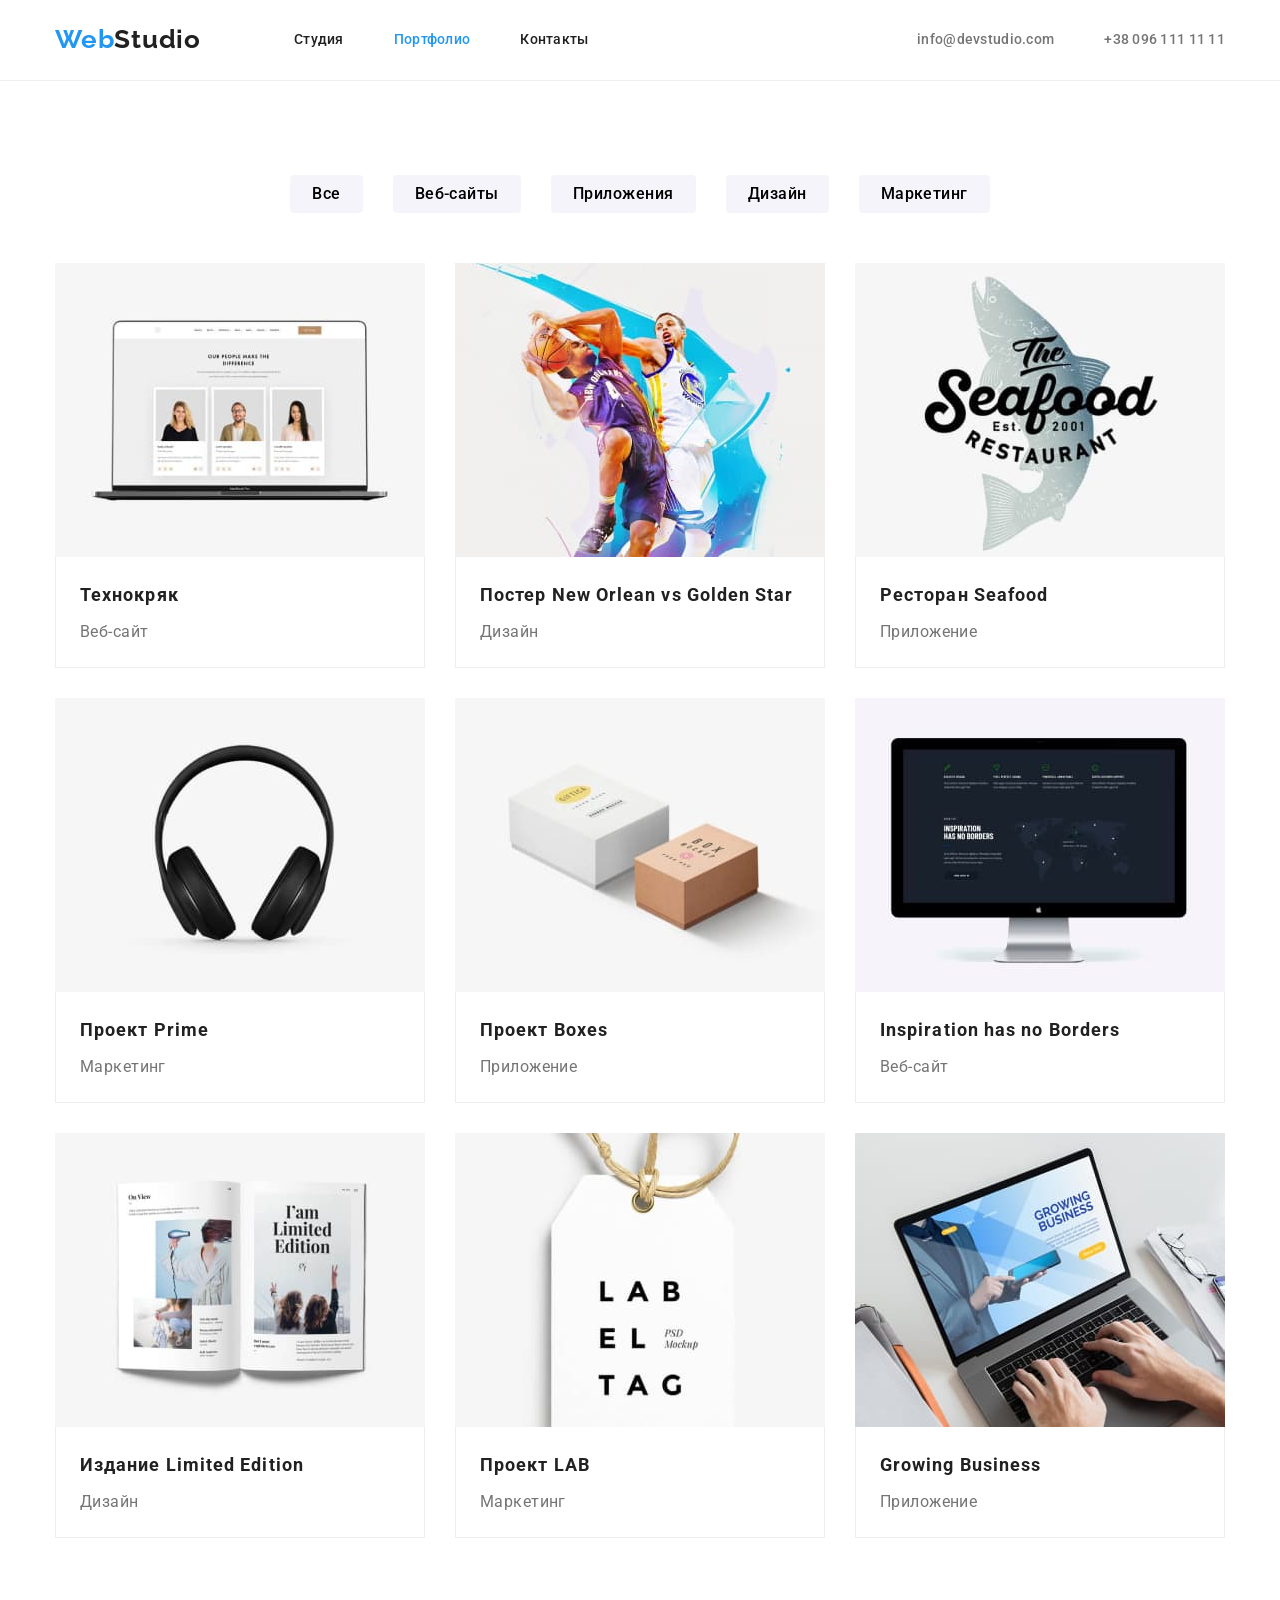
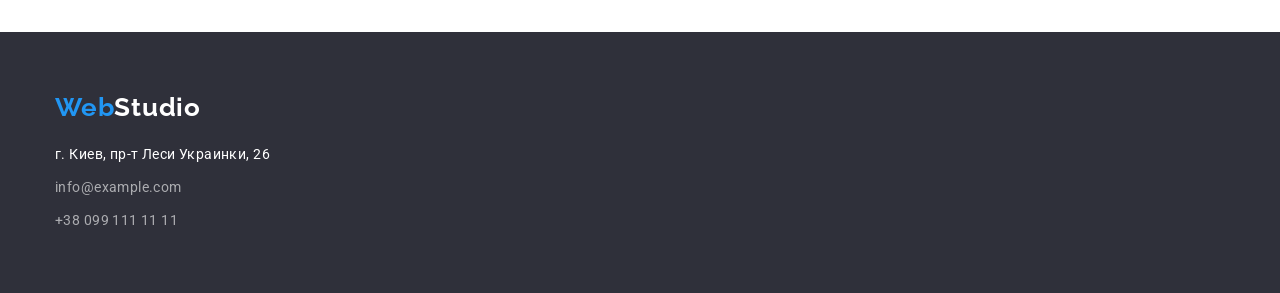
==== commit 6ca6579e: "update lesson3 1) увеличивает падинги ссылок навигации и контактов 2) устанавливает фиксированную ши" ====
--- a/portfolio.html
+++ b/portfolio.html
@@ -39,93 +39,95 @@
     </header>
     <!-- Основной контент -->
     <main>
-        <div class="container cont-portfolio">
-            <h1 class="portfolio-section-title">Примеры наших работ</h1>
-            <!-- Блок кнопок -->
-            <ul class="examples-buton">
-                <li class="item"><button class="btn" type="button">Все</button></li>
-                <li class="item"><button class="btn" type="button">Веб-сайты</button></li>
-                <li class="item"><button class="btn" type="button">Приложения</button></li>
-                <li class="item"><button class="btn" type="button">Дизайн</button></li>
-                <li class="item"><button class="btn" type="button">Маркетинг</button></li>
-            </ul>
-            <!-- Блок примеров работ -->
-            <ul class="examples">
-                <li class="item">
-                    <img src="./images/portf1.jpg" alt="Технокряк" width="370">
-                    <div class="description">
-                        <h2 class="title">Технокряк</h2>
-                        <p class="text">Веб-сайт</p>
-                    </div>
-                </li>
-                <li class="item">
-                    <img src="./images/portf2.jpg" alt="Постер New Orlean vs Golden Star" width="370">
-                    <div class="description">
-                        <h2 class="title">Постер New Orlean vs Golden Star</h2>
-                        <p class="text">Дизайн</p>
-                    </div>
-                </li>
-                <li class="item">
-                    <img src="./images/portf3.jpg" alt="Ресторан Seafood" width="370">
-                    <div class="description">
-                        <h2 class="title">Ресторан Seafood</h2>
-                        <p class="text">Приложение</p>
-                    </div>
-                </li>
-                <li class="item">
-                    <img src="./images/portf4.jpg" alt="Проект Prime" width="370">
-                    <div class="description">
-                        <h2 class="title">Проект Prime</h2>
-                        <p class="text">Маркетинг</p>
-                    </div>
-                </li>
-                <li class="item">
-                    <img src="./images/portf5.jpg" alt="Проект Boxes" width="370">
-                    <div class="description">
-                        <h2 class="title">Проект Boxes</h2>
-                        <p class="text">Приложение</p>
-                    </div>
-                </li>
-                <li class="item">
-                    <img src="./images/portf6.jpg" alt="Inspiration has no Borders" width="370">
-                    <div class="description">
-                        <h2 class="title">Inspiration has no Borders</h2>
-                        <p class="text">Веб-сайт</p>
-                    </div>
-                </li>
-                <li class="item">
-                    <img src="./images/portf7.jpg" alt="Издание Limited Edition" width="370">
-                    <div class="description">
-                        <h2 class="title">Издание Limited Edition</h2>
-                        <p class="text">Дизайн</p>
-                    </div>
-                </li>
-                <li class="item">
-                    <img src="./images/portf8.jpg" alt="Проект LAB" width="370">
-                    <div class="description">
-                        <h2 class="title">Проект LAB</h2>
-                        <p class="text">Маркетинг</p>
-                    </div>
-                </li>
-                <li class="item">
-                    <img src="./images/portf9.jpg" alt="Growing Business" width="370">
-                    <div class="description">
-                        <h2 class="title">Growing Business</h2>
-                        <p class="text">Приложение</p>
-                    </div>
-                </li>
-            </ul>
-        </div>
+        <section class="section">
+            <div class="container">
+                <h1 class="portfolio-section-title visually-hidden">Примеры наших работ</h1>
+                <!-- Блок кнопок -->
+                <ul class="examples-buton">
+                    <li class="item"><button class="btn" type="button">Все</button></li>
+                    <li class="item"><button class="btn" type="button">Веб-сайты</button></li>
+                    <li class="item"><button class="btn" type="button">Приложения</button></li>
+                    <li class="item"><button class="btn" type="button">Дизайн</button></li>
+                    <li class="item"><button class="btn" type="button">Маркетинг</button></li>
+                </ul>
+                <!-- Блок примеров работ -->
+                <ul class="examples">
+                    <li class="item">
+                        <img src="./images/portf1.jpg" alt="Технокряк" width="370">
+                        <div class="description">
+                            <h2 class="title">Технокряк</h2>
+                            <p class="text">Веб-сайт</p>
+                        </div>
+                    </li>
+                    <li class="item">
+                        <img src="./images/portf2.jpg" alt="Постер New Orlean vs Golden Star" width="370">
+                        <div class="description">
+                            <h2 class="title">Постер New Orlean vs Golden Star</h2>
+                            <p class="text">Дизайн</p>
+                        </div>
+                    </li>
+                    <li class="item">
+                        <img src="./images/portf3.jpg" alt="Ресторан Seafood" width="370">
+                        <div class="description">
+                            <h2 class="title">Ресторан Seafood</h2>
+                            <p class="text">Приложение</p>
+                        </div>
+                    </li>
+                    <li class="item">
+                        <img src="./images/portf4.jpg" alt="Проект Prime" width="370">
+                        <div class="description">
+                            <h2 class="title">Проект Prime</h2>
+                            <p class="text">Маркетинг</p>
+                        </div>
+                    </li>
+                    <li class="item">
+                        <img src="./images/portf5.jpg" alt="Проект Boxes" width="370">
+                        <div class="description">
+                            <h2 class="title">Проект Boxes</h2>
+                            <p class="text">Приложение</p>
+                        </div>
+                    </li>
+                    <li class="item">
+                        <img src="./images/portf6.jpg" alt="Inspiration has no Borders" width="370">
+                        <div class="description">
+                            <h2 class="title">Inspiration has no Borders</h2>
+                            <p class="text">Веб-сайт</p>
+                        </div>
+                    </li>
+                    <li class="item">
+                        <img src="./images/portf7.jpg" alt="Издание Limited Edition" width="370">
+                        <div class="description">
+                            <h2 class="title">Издание Limited Edition</h2>
+                            <p class="text">Дизайн</p>
+                        </div>
+                    </li>
+                    <li class="item">
+                        <img src="./images/portf8.jpg" alt="Проект LAB" width="370">
+                        <div class="description">
+                            <h2 class="title">Проект LAB</h2>
+                            <p class="text">Маркетинг</p>
+                        </div>
+                    </li>
+                    <li class="item">
+                        <img src="./images/portf9.jpg" alt="Growing Business" width="370">
+                        <div class="description">
+                            <h2 class="title">Growing Business</h2>
+                            <p class="text">Приложение</p>
+                        </div>
+                    </li>
+                </ul>
+            </div>
+        </section>
     </main>
     <!-- Подвал -->
     <footer class="footer">
         <div class="container">
-            <a class="logo" href="./index.html">Web<span class="studio-footer">Studio</span></a>
+            <a class="logo-footer" href="./index.html">Web<span class="studio-footer">Studio</span></a>
             <address>
                 <ul class="address">
                     <li class="sity">г. Киев, пр-т Леси Украинки, 26</li>
-                    <li class="sity-linc"><a class="link" href="mailto:info@example.com">info@example.com</a></li>
-                    <li class="sity-linc"><a class="link" href="tel:+380991111111">+38 099 111 11 11</a></li>
+                    <li class="sity-link"><a class="link" href="mailto:info@example.com">info@example.com</a></li>
+                    <li class="sity-link"><a class="link" href="tel:+380991111111">+38 099 111 11 11</a></li>
                 </ul>
             </address>
         </div>
--- a/css/styles.css
+++ b/css/styles.css
@@ -91,9 +91,7 @@
     color: var(--title-text-color);
 }
 
-.logo .studio-footer {
-    color: var(--primary-white-color);
-}
+
 
 /* Навигация сайта */
 /* site-nav */
@@ -116,6 +114,8 @@
 
 .site-nav .link {
     display: block;
+    padding-top: 20px;
+    padding-bottom: 20px;
     color: var(--title-text-color);
     font-weight: 500;
     font-size: 14px;
@@ -143,6 +143,8 @@
 
 .contacts .link {
     display: block;
+    padding-top: 20px;
+    padding-bottom: 20px;
     margin-right: 50px;
     color: var(--primary-text-color);
     font-weight: 500;
@@ -169,6 +171,7 @@
 }
 
 .hero .title {
+    width: 696px;
     color: var(--primary-white-color);
     font-weight: 900;
     font-size: 44px;
@@ -177,6 +180,8 @@
     text-transform: uppercase;
     margin-top: 0;
     margin-bottom: 30px;
+    margin-left: auto;
+    margin-right: auto;
 
 }
 
@@ -195,6 +200,8 @@
     border-radius: 4px;
 }
 
+
+
 /* Секция */
 /* section */
 
@@ -220,6 +227,19 @@
 
 /* Блок преимуществ */
 /* features block */
+.section-title.visually-hidden {
+    position: absolute;
+    width: 1px;
+    height: 1px;
+    margin: -1px;
+    border: 0;
+    padding: 0;
+    white-space: nowrap;
+    clip-path: inset(100%);
+    clip: rect(0 0 0 0);
+    overflow: hidden;
+}
+
 .features-list {
     display: flex;
     justify-content: space-between;
@@ -256,9 +276,18 @@
     padding-left: 0;
 }
 
+.section.work {
+    padding-top:0;
+}
+
 /* Секция команды */
 /* team-section */
+
 .team {
+    background-color:var(--examples-button-color);
+}
+
+.team-list {
     display: flex;
     flex-wrap: wrap;
     margin-left: -30px;
@@ -267,11 +296,12 @@
     padding-left: 0;
 }
 
-.team .item {
+.team-list .item {
     margin-left: 30px;
-}
-
-.team .title {
+
+}
+
+.team-list .title {
     color: var(--title-text-color);
     font-weight: 500;
     font-size: 16px;
@@ -281,7 +311,7 @@
     margin-bottom: 10px;
 }
 
-.team .text {
+.team-list .text {
     font-size: 16px;
     line-height: 1.19;
     text-align: center;
@@ -289,9 +319,13 @@
     margin-bottom: 0;
 }
 
-.team .content-team {
+.team-list .content-team {
     padding-top: 30px;
     padding-bottom: 30px;
+    background-color: var(--primary-white-color);
+    border: 1px solid var(--border-color);
+    border-top:0;
+    border-radius: 0 0 4px 4px;
 }
 
 /* Подвал */
@@ -304,7 +338,23 @@
     padding-bottom: 60px;
 }
 
-.footer .logo {
+.logo-footer {
+    display: block;
+    align-items: center;
+    margin-right: 93px;
+    color: var(--acent-color);
+    font-family: 'Raleway', sans-serif;
+    font-weight: 700;
+    font-size: 26px;
+    line-height: 1.19;
+    letter-spacing: 0.03em;
+}
+
+.logo-footer .studio-footer {
+    color: var(--primary-white-color);
+}
+
+.footer .logo-footer {
     margin-bottom: 20px;
     display: block;
 }
@@ -338,11 +388,6 @@
 /* Портфолио */
 /* portfolio */
 
-.container.cont-portfolio {
-    padding-top: 94px;
-    padding-bottom: 94px;
-}
-
 .portfolio-section-title {
     margin-top: 0;
     margin-bottom: 94px;
@@ -352,6 +397,19 @@
     line-height: 1.17;
     text-align: center;
     letter-spacing: 0.03em;
+}
+
+.portfolio-section-title.visually-hidden {
+        position: absolute;
+        width: 1px;
+        height: 1px;
+        margin: -1px;
+        border: 0;
+        padding: 0;
+        white-space: nowrap;
+        clip-path: inset(100%);
+        clip: rect(0 0 0 0);
+        overflow: hidden;
 }
 
 
@@ -374,6 +432,8 @@
     text-align: center;
     letter-spacing: 0.03em;
     padding: 6px 22px;
+    border: none;
+    border-radius: 4px;
 }
 
 .examples-buton .item:not(:last-child) {
@@ -418,7 +478,7 @@
 
 .examples .title {
     margin-top: 0;
-    margin-bottom: 0;
+    margin-bottom: 4px;
     color: var(--title-text-color);
     font-weight: 700;
     font-size: 18px;
